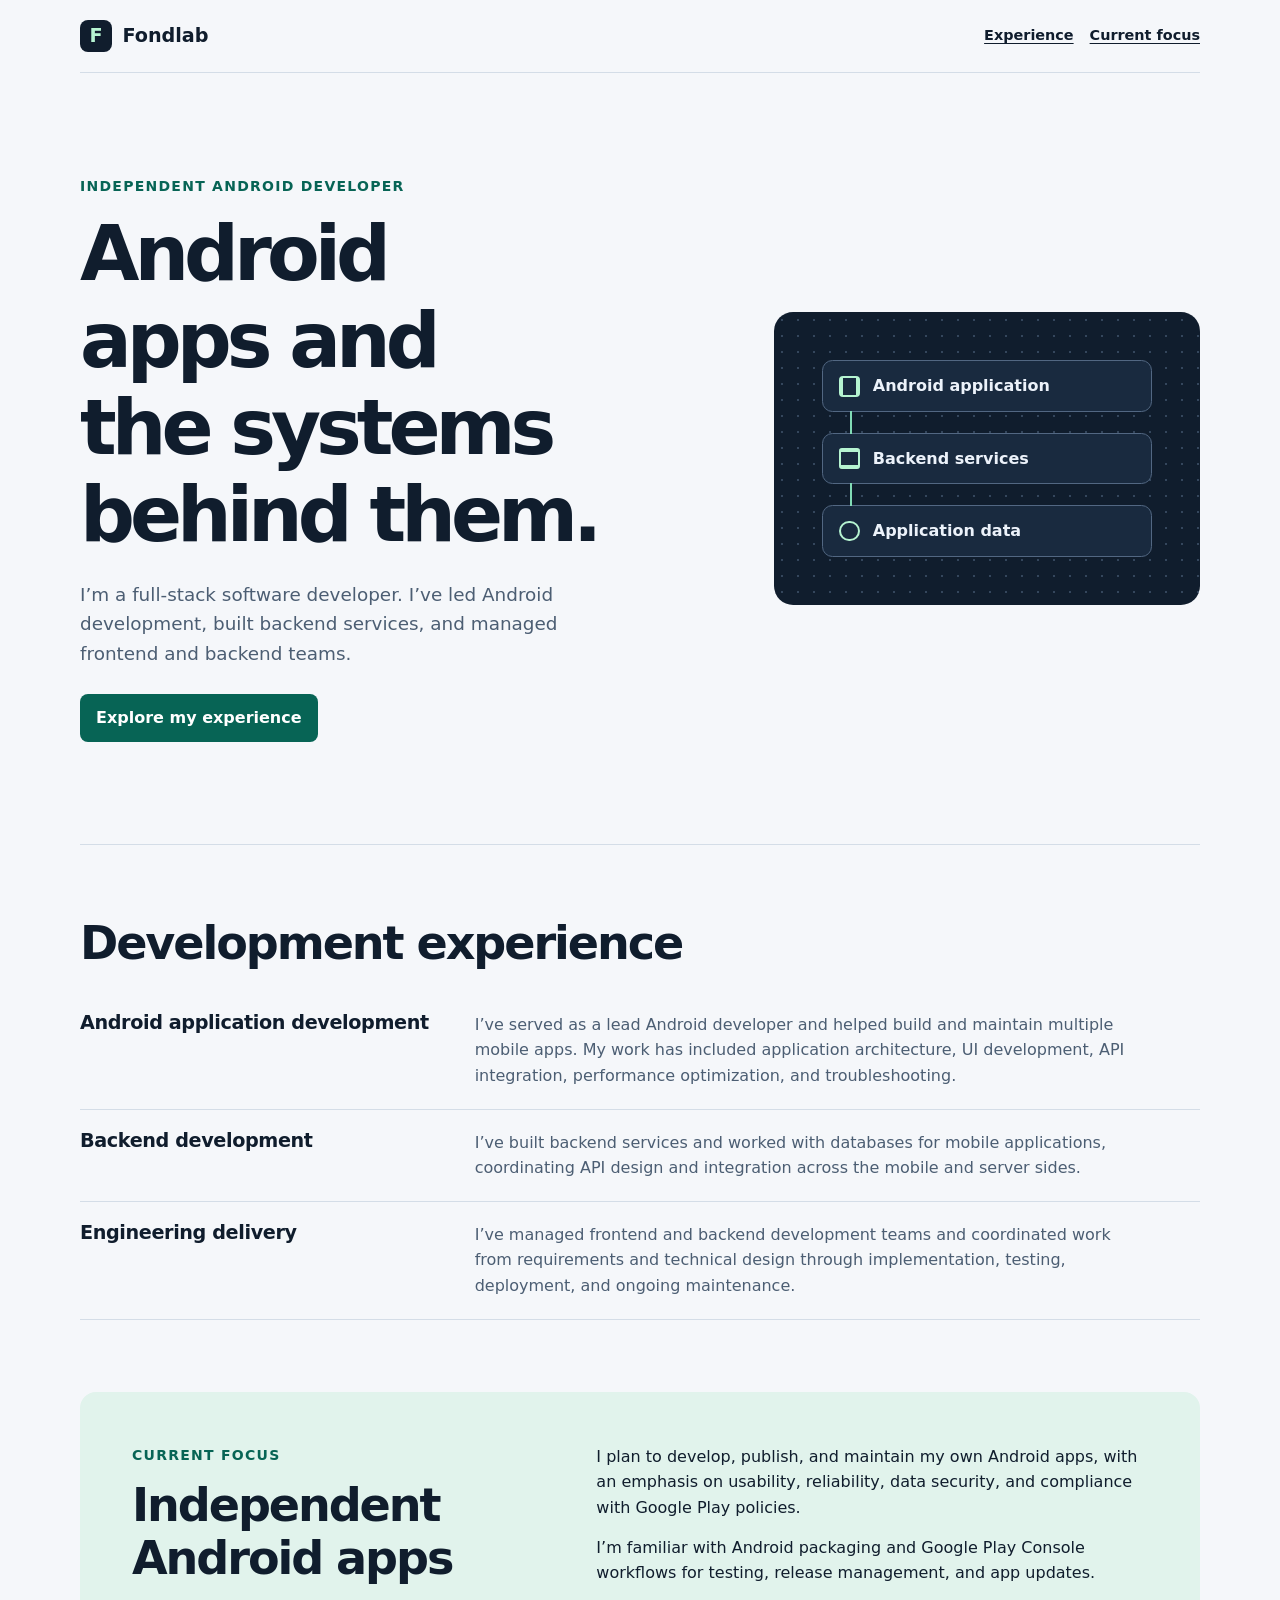
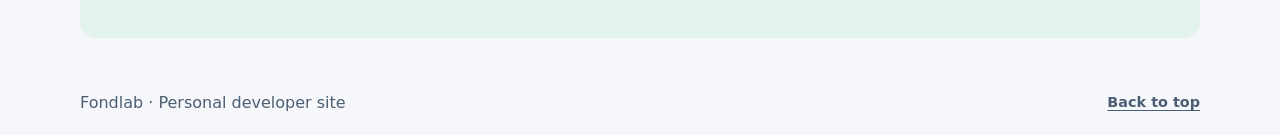
==== index.html @ 4f484c4a "Build Fondlab developer website" ====
<!doctype html>
<html lang="en">
<head>
  <meta charset="utf-8">
  <meta name="viewport" content="width=device-width, initial-scale=1">
  <meta name="description" content="Fondlab is the personal developer site of a full-stack software developer with experience leading Android development and building backend services.">
  <meta name="theme-color" content="#101d2d">
  <title>Fondlab | Independent Android Developer</title>
  <link rel="stylesheet" href="styles.css">
</head>
<body>
  <a class="skip-link" href="#main">Skip to content</a>
  <header class="site-header wrap">
    <a class="brand" href="./"><span class="brand-mark" aria-hidden="true">F</span>Fondlab</a>
    <nav aria-label="Main navigation">
      <a href="#experience">Experience</a>
      <a href="#focus">Current focus</a>
    </nav>
  </header>

  <main id="main" class="wrap">
    <section class="hero" aria-labelledby="intro">
      <div>
        <p class="eyebrow">Independent Android developer</p>
        <h1 id="intro">Android apps and the systems behind them.</h1>
        <p class="intro">I’m a full-stack software developer. I’ve led Android development, built backend services, and managed frontend and backend teams.</p>
        <a class="button" href="#experience">Explore my experience</a>
      </div>
      <div class="system" role="img" aria-label="Illustration showing an Android app connected to backend services and application data">
        <div class="system-node"><span class="node-mark phone"></span>Android application</div>
        <div class="system-node"><span class="node-mark service"></span>Backend services</div>
        <div class="system-node"><span class="node-mark data"></span>Application data</div>
      </div>
    </section>

    <section id="experience" class="experience" aria-labelledby="experience-title">
      <h2 id="experience-title">Development experience</h2>
      <div class="experience-list">
        <article>
          <h3>Android application development</h3>
          <p>I’ve served as a lead Android developer and helped build and maintain multiple mobile apps. My work has included application architecture, UI development, API integration, performance optimization, and troubleshooting.</p>
        </article>
        <article>
          <h3>Backend development</h3>
          <p>I’ve built backend services and worked with databases for mobile applications, coordinating API design and integration across the mobile and server sides.</p>
        </article>
        <article>
          <h3>Engineering delivery</h3>
          <p>I’ve managed frontend and backend development teams and coordinated work from requirements and technical design through implementation, testing, deployment, and ongoing maintenance.</p>
        </article>
      </div>
    </section>

    <section id="focus" class="focus" aria-labelledby="focus-title">
      <div>
        <p class="eyebrow">Current focus</p>
        <h2 id="focus-title">Independent Android apps</h2>
      </div>
      <div>
        <p>I plan to develop, publish, and maintain my own Android apps, with an emphasis on usability, reliability, data security, and compliance with Google Play policies.</p>
        <p>I’m familiar with Android packaging and Google Play Console workflows for testing, release management, and app updates.</p>
      </div>
    </section>
  </main>

  <footer class="site-footer wrap">
    <p>Fondlab · Personal developer site</p>
    <a href="#main">Back to top</a>
  </footer>
</body>
</html>
---- styles.css ----
:root {
  color-scheme: light;
  font-family: system-ui, sans-serif;
  color: #101d2d;
  background: #f5f7fa;
  line-height: 1.6;
  --muted: #4c5e73;
  --line: #d4dde7;
  --teal: #076455;
}

* { box-sizing: border-box; }
body, h1, h2, h3, p { margin: 0; }
a { color: inherit; text-underline-offset: .23em; }
a:focus-visible { outline: 3px solid #137d6c; outline-offset: 5px; }
.wrap { width: min(70rem, calc(100% - 3rem)); margin-inline: auto; }
.skip-link { position: absolute; left: 1rem; top: 1rem; transform: translateY(-200%); background: white; padding: .5rem 1rem; z-index: 1; }
.skip-link:focus { transform: none; }
.site-header, .site-footer {
  display: flex;
  align-items: center;
  justify-content: space-between;
  gap: 1rem;
  flex-wrap: wrap;
  padding-block: 1.25rem;
}
.site-header { border-bottom: 1px solid var(--line); }
.brand, nav { display: flex; align-items: center; gap: 1rem; }
.brand { gap: .65rem; font-size: 1.2rem; font-weight: 760; text-decoration: none; }
.brand-mark { display: grid; place-items: center; width: 2rem; height: 2rem; border-radius: .5rem; background: #101d2d; color: #b6f4d1; }
nav a, .site-footer a { font-size: .9rem; font-weight: 650; }
.hero { display: grid; grid-template-columns: 1.45fr 1fr; align-items: center; gap: clamp(2rem, 6vw, 5rem); padding-block: clamp(3.5rem, 8vw, 7rem); }
.eyebrow { color: var(--teal); font-size: .875rem; font-weight: 760; letter-spacing: .09em; text-transform: uppercase; margin-bottom: .85rem; }
h1, h2, h3 { line-height: 1.13; text-wrap: balance; }
h1 { font-size: clamp(2.6rem, 6vw, 5.2rem); letter-spacing: -.065em; }
h2 { font-size: clamp(1.85rem, 3.6vw, 3rem); letter-spacing: -.045em; }
h3 { font-size: 1.2rem; letter-spacing: -.02em; }
.intro { margin-block: 1.35rem 1.6rem; color: var(--muted); font-size: 1.15rem; max-width: 34rem; }
.button { display: inline-block; padding: .7rem 1rem; border-radius: .5rem; background: var(--teal); color: white; font-weight: 700; text-decoration: none; }
.button:hover { background: #054c41; }
.system {
  display: grid;
  gap: 1.3rem;
  padding: clamp(1rem, 4vw, 3rem);
  border-radius: 1.2rem;
  background-color: #101d2d;
  background-image: radial-gradient(#34465c 1px, transparent 1px);
  background-size: 16px 16px;
  color: #ecf2fa;
}
.system-node { position: relative; display: flex; align-items: center; gap: .8rem; padding: .75rem 1rem; border: 1px solid #526782; border-radius: .65rem; background: #192a3f; font-weight: 600; }
.system-node + .system-node::before { content: ""; position: absolute; bottom: 100%; left: 1.65rem; height: calc(1.3rem + 2px); border-left: 2px solid #81dbb5; }
.node-mark { flex: 0 0 1.3rem; height: 1.3rem; color: #b6f4d1; border: 2px solid; }
.phone { border-radius: .25rem; border-inline-width: 4px; }
.service { border-radius: .18rem; border-block-width: 4px; }
.data { border-radius: 50%; }
.experience { padding-block: clamp(2.5rem, 6vw, 4.5rem); border-top: 1px solid var(--line); }
.experience-list { margin-top: 1.4rem; }
.experience-list article { display: grid; grid-template-columns: 1fr 2fr; gap: 1rem 2rem; padding-block: 1.25rem; border-bottom: 1px solid var(--line); }
.experience-list p { color: var(--muted); max-width: 42rem; }
.focus { display: grid; grid-template-columns: 1fr 1.3fr; gap: 1.5rem 2.5rem; padding: clamp(1.4rem, 5vw, 3.25rem); border-radius: 1rem; background: #e1f3ec; }
.focus p + p { margin-top: .9rem; }
.site-footer { margin-top: 2rem; color: var(--muted); }
section[id], main[id] { scroll-margin-top: 1.25rem; }

@media (max-width: 48rem) {
  .hero, .experience-list article, .focus { grid-template-columns: minmax(0, 1fr); }
  .system { max-width: 29rem; width: 100%; }
}
@media (max-width: 27rem) {
  .wrap { width: calc(100% - 2rem); }
  nav { flex-wrap: wrap; gap: .4rem 1rem; }
}
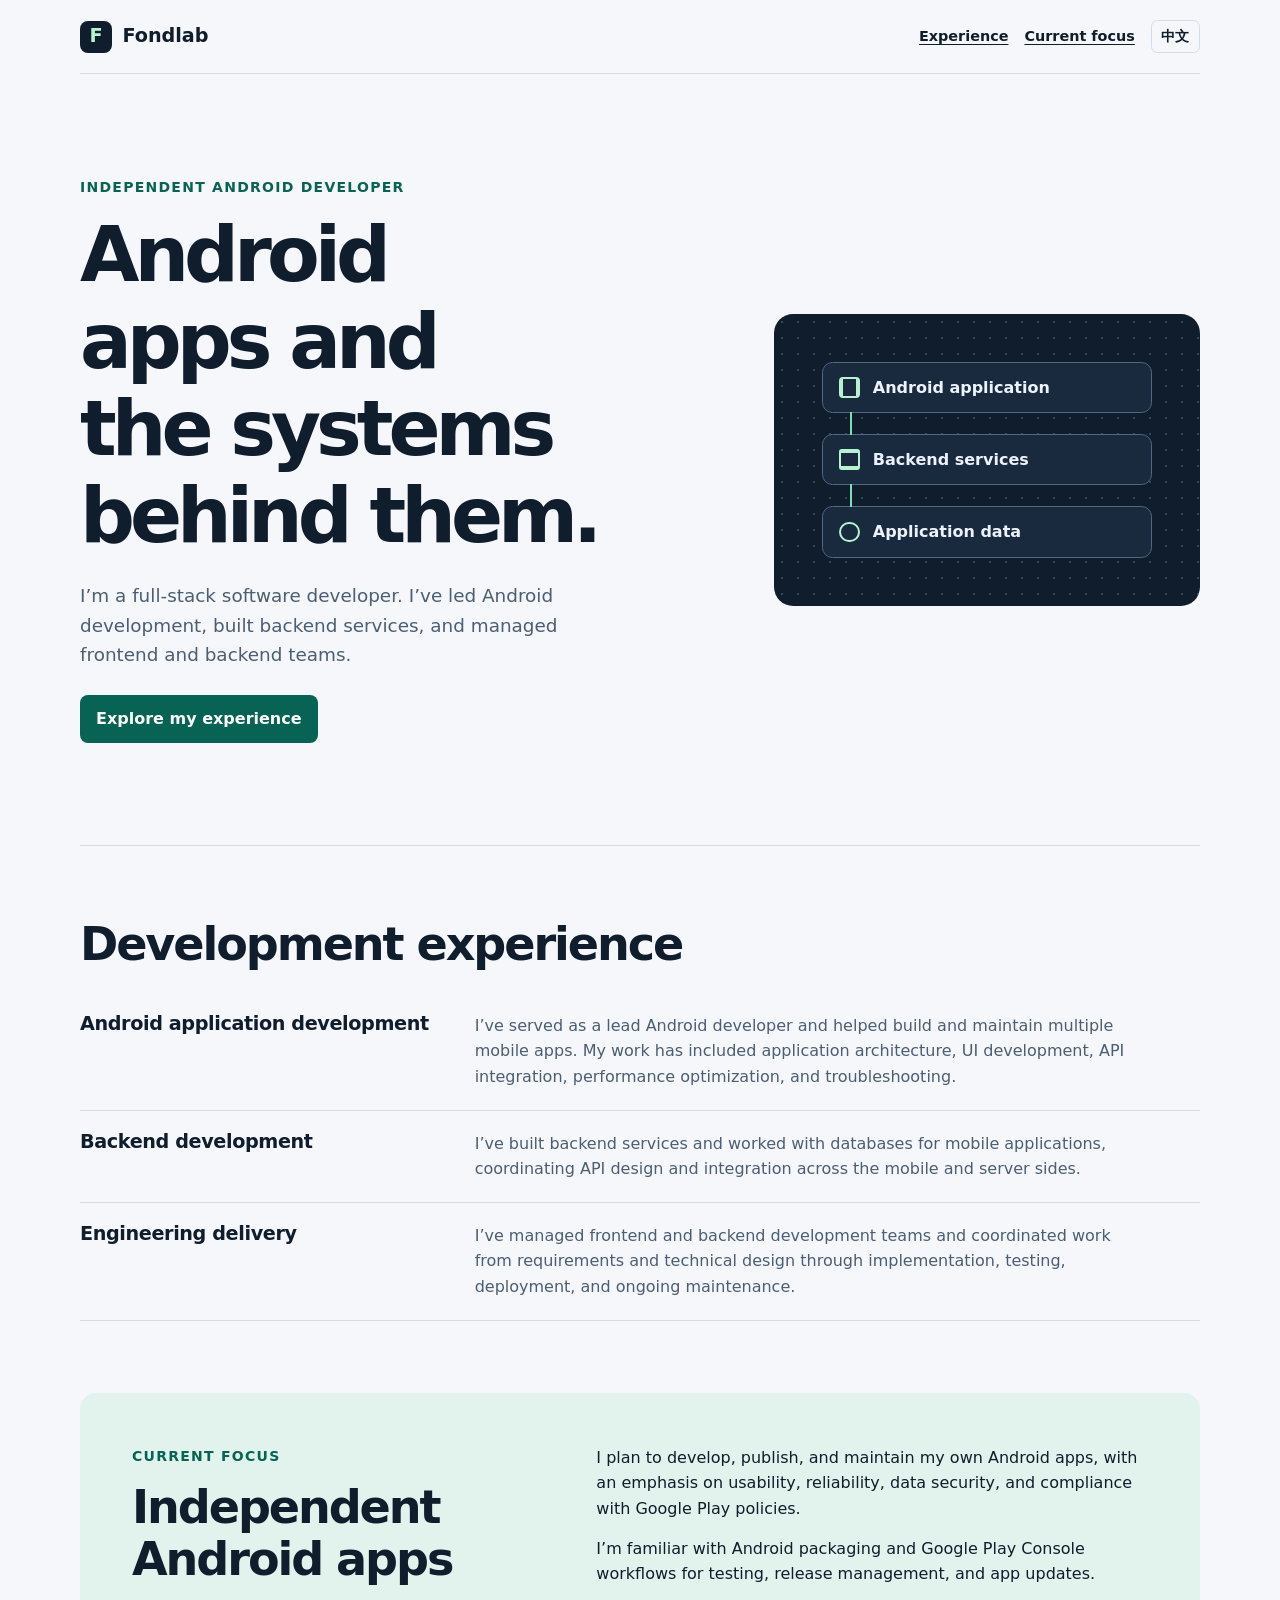
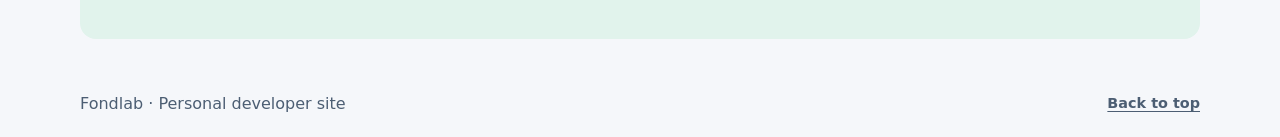
==== commit 19412b93: "Add Chinese translation and language selection" ====
--- a/index.html
+++ b/index.html
@@ -6,6 +6,8 @@
   <meta name="description" content="Fondlab is the personal developer site of a full-stack software developer with experience leading Android development and building backend services.">
   <meta name="theme-color" content="#101d2d">
   <title>Fondlab | Independent Android Developer</title>
+  <link rel="alternate" hreflang="zh-Hans" href="https://fondlab.github.io/zh/">
+  <script src="language.js" data-language="en"></script>
   <link rel="stylesheet" href="styles.css">
 </head>
 <body>
@@ -15,6 +17,7 @@
     <nav aria-label="Main navigation">
       <a href="#experience">Experience</a>
       <a href="#focus">Current focus</a>
+      <a class="language" href="./zh/?lang=zh" lang="zh-Hans" hreflang="zh-Hans">中文</a>
     </nav>
   </header>
 
--- a/styles.css
+++ b/styles.css
@@ -71,3 +71,7 @@
   .wrap { width: calc(100% - 2rem); }
   nav { flex-wrap: wrap; gap: .4rem 1rem; }
 }
+
+.language { padding: .25rem .6rem; border: 1px solid var(--line); border-radius: .4rem; text-decoration: none; }
+:lang(zh-Hans) h1, :lang(zh-Hans) h2, :lang(zh-Hans) h3 { letter-spacing: normal; line-height: 1.22; }
+:lang(zh-Hans) h1 { font-size: clamp(2.35rem, 5.25vw, 4.25rem); }
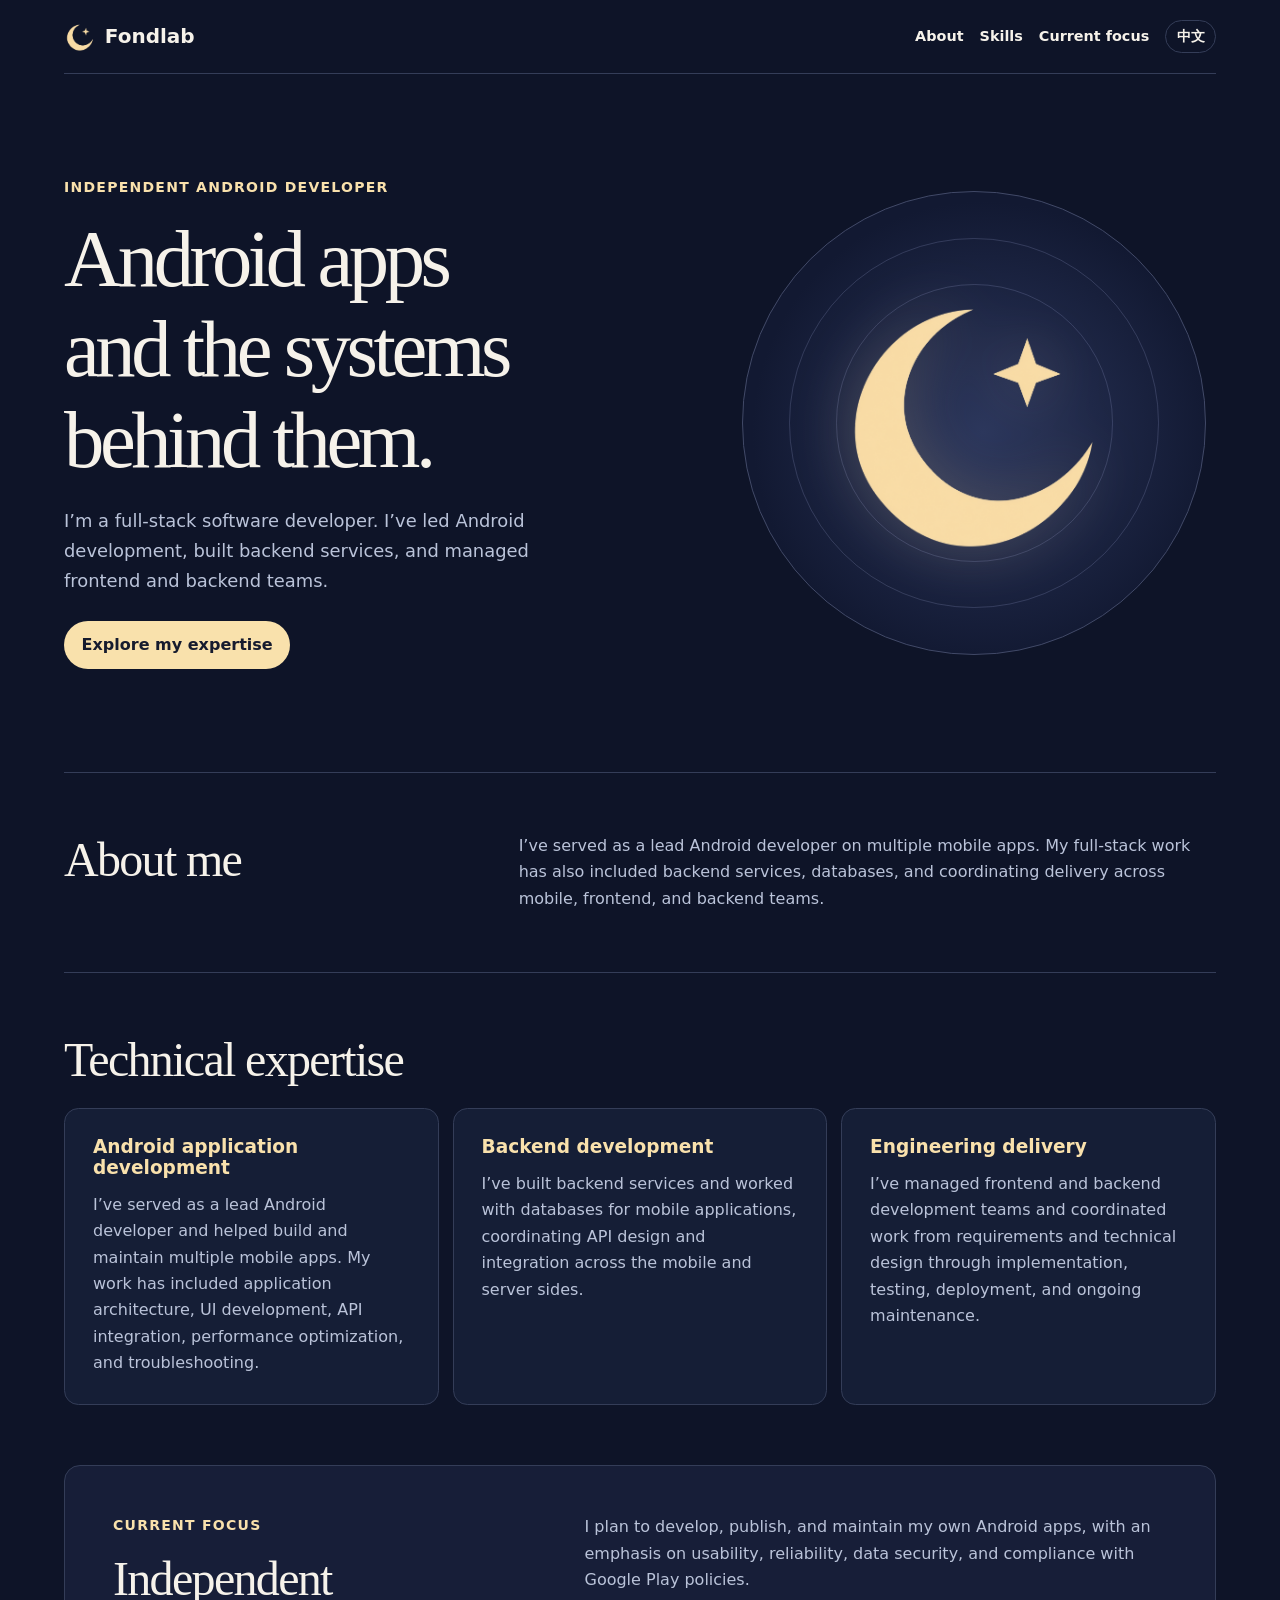
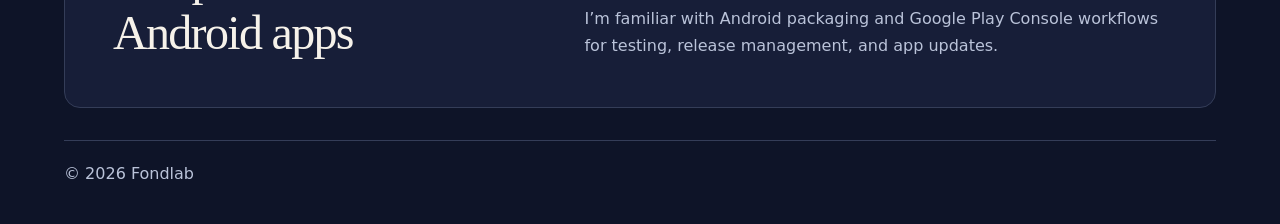
==== commit 9fee2f4d: "Design a moon-themed bilingual developer portfolio" ====
--- a/index.html
+++ b/index.html
@@ -4,18 +4,20 @@
   <meta charset="utf-8">
   <meta name="viewport" content="width=device-width, initial-scale=1">
   <meta name="description" content="Fondlab is the personal developer site of a full-stack software developer with experience leading Android development and building backend services.">
-  <meta name="theme-color" content="#101d2d">
+  <meta name="theme-color" content="#0e1428">
   <title>Fondlab | Independent Android Developer</title>
   <link rel="alternate" hreflang="zh-Hans" href="https://fondlab.github.io/zh/">
   <script src="language.js" data-language="en"></script>
+  <link rel="icon" type="image/png" href="assets/fondlab-moon.png">
   <link rel="stylesheet" href="styles.css">
 </head>
 <body>
   <a class="skip-link" href="#main">Skip to content</a>
   <header class="site-header wrap">
-    <a class="brand" href="./"><span class="brand-mark" aria-hidden="true">F</span>Fondlab</a>
+    <a class="brand" href="./"><img class="brand-mark" src="assets/fondlab-moon.png" width="32" height="32" alt="">Fondlab</a>
     <nav aria-label="Main navigation">
-      <a href="#experience">Experience</a>
+      <a href="#about">About</a>
+      <a href="#experience">Skills</a>
       <a href="#focus">Current focus</a>
       <a class="language" href="./zh/?lang=zh" lang="zh-Hans" hreflang="zh-Hans">中文</a>
     </nav>
@@ -27,17 +29,20 @@
         <p class="eyebrow">Independent Android developer</p>
         <h1 id="intro">Android apps and the systems behind them.</h1>
         <p class="intro">I’m a full-stack software developer. I’ve led Android development, built backend services, and managed frontend and backend teams.</p>
-        <a class="button" href="#experience">Explore my experience</a>
+        <a class="button" href="#experience">Explore my expertise</a>
       </div>
-      <div class="system" role="img" aria-label="Illustration showing an Android app connected to backend services and application data">
-        <div class="system-node"><span class="node-mark phone"></span>Android application</div>
-        <div class="system-node"><span class="node-mark service"></span>Backend services</div>
-        <div class="system-node"><span class="node-mark data"></span>Application data</div>
+      <div class="moon-art" aria-hidden="true">
+        <img src="assets/fondlab-moon.png" width="1254" height="1254" alt="">
       </div>
     </section>
 
+    <section id="about" class="about" aria-labelledby="about-title">
+      <h2 id="about-title">About me</h2>
+      <p>I’ve served as a lead Android developer on multiple mobile apps. My full-stack work has also included backend services, databases, and coordinating delivery across mobile, frontend, and backend teams.</p>
+    </section>
+
     <section id="experience" class="experience" aria-labelledby="experience-title">
-      <h2 id="experience-title">Development experience</h2>
+      <h2 id="experience-title">Technical expertise</h2>
       <div class="experience-list">
         <article>
           <h3>Android application development</h3>
@@ -67,8 +72,7 @@
   </main>
 
   <footer class="site-footer wrap">
-    <p>Fondlab · Personal developer site</p>
-    <a href="#main">Back to top</a>
+    <p>© 2026 Fondlab</p>
   </footer>
 </body>
 </html>
--- a/styles.css
+++ b/styles.css
@@ -1,77 +1,92 @@
 :root {
-  color-scheme: light;
+  color-scheme: dark;
   font-family: system-ui, sans-serif;
-  color: #101d2d;
-  background: #f5f7fa;
-  line-height: 1.6;
-  --muted: #4c5e73;
-  --line: #d4dde7;
-  --teal: #076455;
+  color: #f6f2ea;
+  background: #0e1428;
+  line-height: 1.65;
+  --muted: #bac3d9;
+  --line: #343d58;
+  --gold: #f9e1ac;
 }
 
 * { box-sizing: border-box; }
 body, h1, h2, h3, p { margin: 0; }
 a { color: inherit; text-underline-offset: .23em; }
-a:focus-visible { outline: 3px solid #137d6c; outline-offset: 5px; }
-.wrap { width: min(70rem, calc(100% - 3rem)); margin-inline: auto; }
-.skip-link { position: absolute; left: 1rem; top: 1rem; transform: translateY(-200%); background: white; padding: .5rem 1rem; z-index: 1; }
+a:focus-visible { outline: 3px solid var(--gold); outline-offset: 5px; }
+.wrap { width: min(72rem, calc(100% - 3rem)); margin-inline: auto; }
+.skip-link { position: absolute; top: 1rem; left: 1rem; z-index: 1; transform: translateY(-200%); padding: .5rem 1rem; background: #0e1428; }
 .skip-link:focus { transform: none; }
 .site-header, .site-footer {
   display: flex;
   align-items: center;
   justify-content: space-between;
-  gap: 1rem;
+  gap: .75rem 1.5rem;
   flex-wrap: wrap;
   padding-block: 1.25rem;
 }
 .site-header { border-bottom: 1px solid var(--line); }
 .brand, nav { display: flex; align-items: center; gap: 1rem; }
-.brand { gap: .65rem; font-size: 1.2rem; font-weight: 760; text-decoration: none; }
-.brand-mark { display: grid; place-items: center; width: 2rem; height: 2rem; border-radius: .5rem; background: #101d2d; color: #b6f4d1; }
-nav a, .site-footer a { font-size: .9rem; font-weight: 650; }
-.hero { display: grid; grid-template-columns: 1.45fr 1fr; align-items: center; gap: clamp(2rem, 6vw, 5rem); padding-block: clamp(3.5rem, 8vw, 7rem); }
-.eyebrow { color: var(--teal); font-size: .875rem; font-weight: 760; letter-spacing: .09em; text-transform: uppercase; margin-bottom: .85rem; }
-h1, h2, h3 { line-height: 1.13; text-wrap: balance; }
-h1 { font-size: clamp(2.6rem, 6vw, 5.2rem); letter-spacing: -.065em; }
-h2 { font-size: clamp(1.85rem, 3.6vw, 3rem); letter-spacing: -.045em; }
-h3 { font-size: 1.2rem; letter-spacing: -.02em; }
-.intro { margin-block: 1.35rem 1.6rem; color: var(--muted); font-size: 1.15rem; max-width: 34rem; }
-.button { display: inline-block; padding: .7rem 1rem; border-radius: .5rem; background: var(--teal); color: white; font-weight: 700; text-decoration: none; }
-.button:hover { background: #054c41; }
-.system {
+.brand { gap: .55rem; font-size: 1.25rem; font-weight: 730; text-decoration: none; }
+.brand-mark { display: block; object-fit: contain; }
+nav { flex-wrap: wrap; }
+nav a { font-size: .9rem; font-weight: 630; }
+nav a { text-decoration: none; }
+nav a:hover { color: var(--gold); text-decoration: underline; }
+.language { padding: .2rem .65rem; border: 1px solid var(--line); border-radius: 99px; }
+.hero {
   display: grid;
-  gap: 1.3rem;
-  padding: clamp(1rem, 4vw, 3rem);
-  border-radius: 1.2rem;
-  background-color: #101d2d;
-  background-image: radial-gradient(#34465c 1px, transparent 1px);
-  background-size: 16px 16px;
-  color: #ecf2fa;
+  grid-template-columns: 1.25fr 1fr;
+  align-items: center;
+  gap: clamp(1.5rem, 5vw, 5rem);
+  padding-block: clamp(3rem, 8vw, 6.5rem);
 }
-.system-node { position: relative; display: flex; align-items: center; gap: .8rem; padding: .75rem 1rem; border: 1px solid #526782; border-radius: .65rem; background: #192a3f; font-weight: 600; }
-.system-node + .system-node::before { content: ""; position: absolute; bottom: 100%; left: 1.65rem; height: calc(1.3rem + 2px); border-left: 2px solid #81dbb5; }
-.node-mark { flex: 0 0 1.3rem; height: 1.3rem; color: #b6f4d1; border: 2px solid; }
-.phone { border-radius: .25rem; border-inline-width: 4px; }
-.service { border-radius: .18rem; border-block-width: 4px; }
-.data { border-radius: 50%; }
-.experience { padding-block: clamp(2.5rem, 6vw, 4.5rem); border-top: 1px solid var(--line); }
-.experience-list { margin-top: 1.4rem; }
-.experience-list article { display: grid; grid-template-columns: 1fr 2fr; gap: 1rem 2rem; padding-block: 1.25rem; border-bottom: 1px solid var(--line); }
-.experience-list p { color: var(--muted); max-width: 42rem; }
-.focus { display: grid; grid-template-columns: 1fr 1.3fr; gap: 1.5rem 2.5rem; padding: clamp(1.4rem, 5vw, 3.25rem); border-radius: 1rem; background: #e1f3ec; }
-.focus p + p { margin-top: .9rem; }
-.site-footer { margin-top: 2rem; color: var(--muted); }
+.eyebrow { color: var(--gold); font-size: .875rem; font-weight: 730; letter-spacing: .09em; text-transform: uppercase; margin-bottom: .9rem; }
+h1, h2, h3 { line-height: 1.12; text-wrap: balance; }
+h1, h2 { font-family: Georgia, "Songti SC", SimSun, serif; font-weight: 500; }
+h1 { font-size: clamp(2.8rem, 6.3vw, 5.7rem); letter-spacing: -.055em; }
+h2 { font-size: clamp(2rem, 4vw, 3rem); letter-spacing: -.035em; }
+h3 { font-size: 1.16rem; }
+.intro { margin-block: 1.35rem 1.6rem; color: var(--muted); font-size: 1.12rem; max-width: 34rem; }
+.button { display: inline-block; padding: .7rem 1.1rem; border-radius: 99px; background: var(--gold); color: #161b2e; font-weight: 730; text-decoration: none; }
+.button:hover { background: #fff0cd; }
+.moon-art {
+  position: relative;
+  display: grid;
+  place-items: center;
+  aspect-ratio: 1;
+  width: min(100%, 29rem);
+  justify-self: center;
+  border: 1px solid #414967;
+  border-radius: 50%;
+  background: radial-gradient(circle at 52% 52%, #2b365c, #121932 68%);
+}
+.moon-art::before, .moon-art::after {
+  position: absolute;
+  content: "";
+  inset: 10%;
+  border: 1px solid #929ac73d;
+  border-radius: 50%;
+}
+.moon-art::after { inset: 20%; }
+.moon-art img { z-index: 1; width: 64%; height: auto; filter: drop-shadow(0 0 1.9rem #f9e1ac38); }
+.about, .experience { border-top: 1px solid var(--line); padding-block: clamp(2rem, 5vw, 3.75rem); }
+.about { display: grid; grid-template-columns: 1fr 1.65fr; align-items: start; gap: 1rem 2rem; }
+.about p, .experience-list p, .focus p:not(.eyebrow) { color: var(--muted); }
+.experience-list { display: grid; grid-template-columns: repeat(3, minmax(0, 1fr)); gap: .85rem; margin-top: 1.35rem; }
+.experience-list article { padding: clamp(1.15rem, 2.4vw, 1.75rem); border: 1px solid var(--line); border-radius: .9rem; background: #151e36; }
+.experience-list h3 { margin-bottom: .8rem; color: var(--gold); }
+.focus { display: grid; grid-template-columns: 1fr 1.35fr; gap: 1.4rem 2.5rem; padding: clamp(1.4rem, 5vw, 3rem); border: 1px solid var(--line); border-radius: 1rem; background: #171e38; }
+.focus p + p { margin-top: .8rem; }
+.site-footer { margin-block: 2rem 1rem; color: var(--muted); border-top: 1px solid var(--line); }
 section[id], main[id] { scroll-margin-top: 1.25rem; }
+:lang(zh-Hans) h1, :lang(zh-Hans) h2, :lang(zh-Hans) h3 { letter-spacing: normal; line-height: 1.25; }
+:lang(zh-Hans) h1 { font-size: clamp(2.25rem, 5.3vw, 4.45rem); }
 
-@media (max-width: 48rem) {
-  .hero, .experience-list article, .focus { grid-template-columns: minmax(0, 1fr); }
-  .system { max-width: 29rem; width: 100%; }
+@media (max-width: 47rem) {
+  .hero, .about, .experience-list, .focus { grid-template-columns: minmax(0, 1fr); }
+  .moon-art { width: min(74%, 19rem); }
 }
-@media (max-width: 27rem) {
+@media (max-width: 26rem) {
   .wrap { width: calc(100% - 2rem); }
-  nav { flex-wrap: wrap; gap: .4rem 1rem; }
+  nav { gap: .5rem .85rem; }
 }
-
-.language { padding: .25rem .6rem; border: 1px solid var(--line); border-radius: .4rem; text-decoration: none; }
-:lang(zh-Hans) h1, :lang(zh-Hans) h2, :lang(zh-Hans) h3 { letter-spacing: normal; line-height: 1.22; }
-:lang(zh-Hans) h1 { font-size: clamp(2.35rem, 5.25vw, 4.25rem); }
